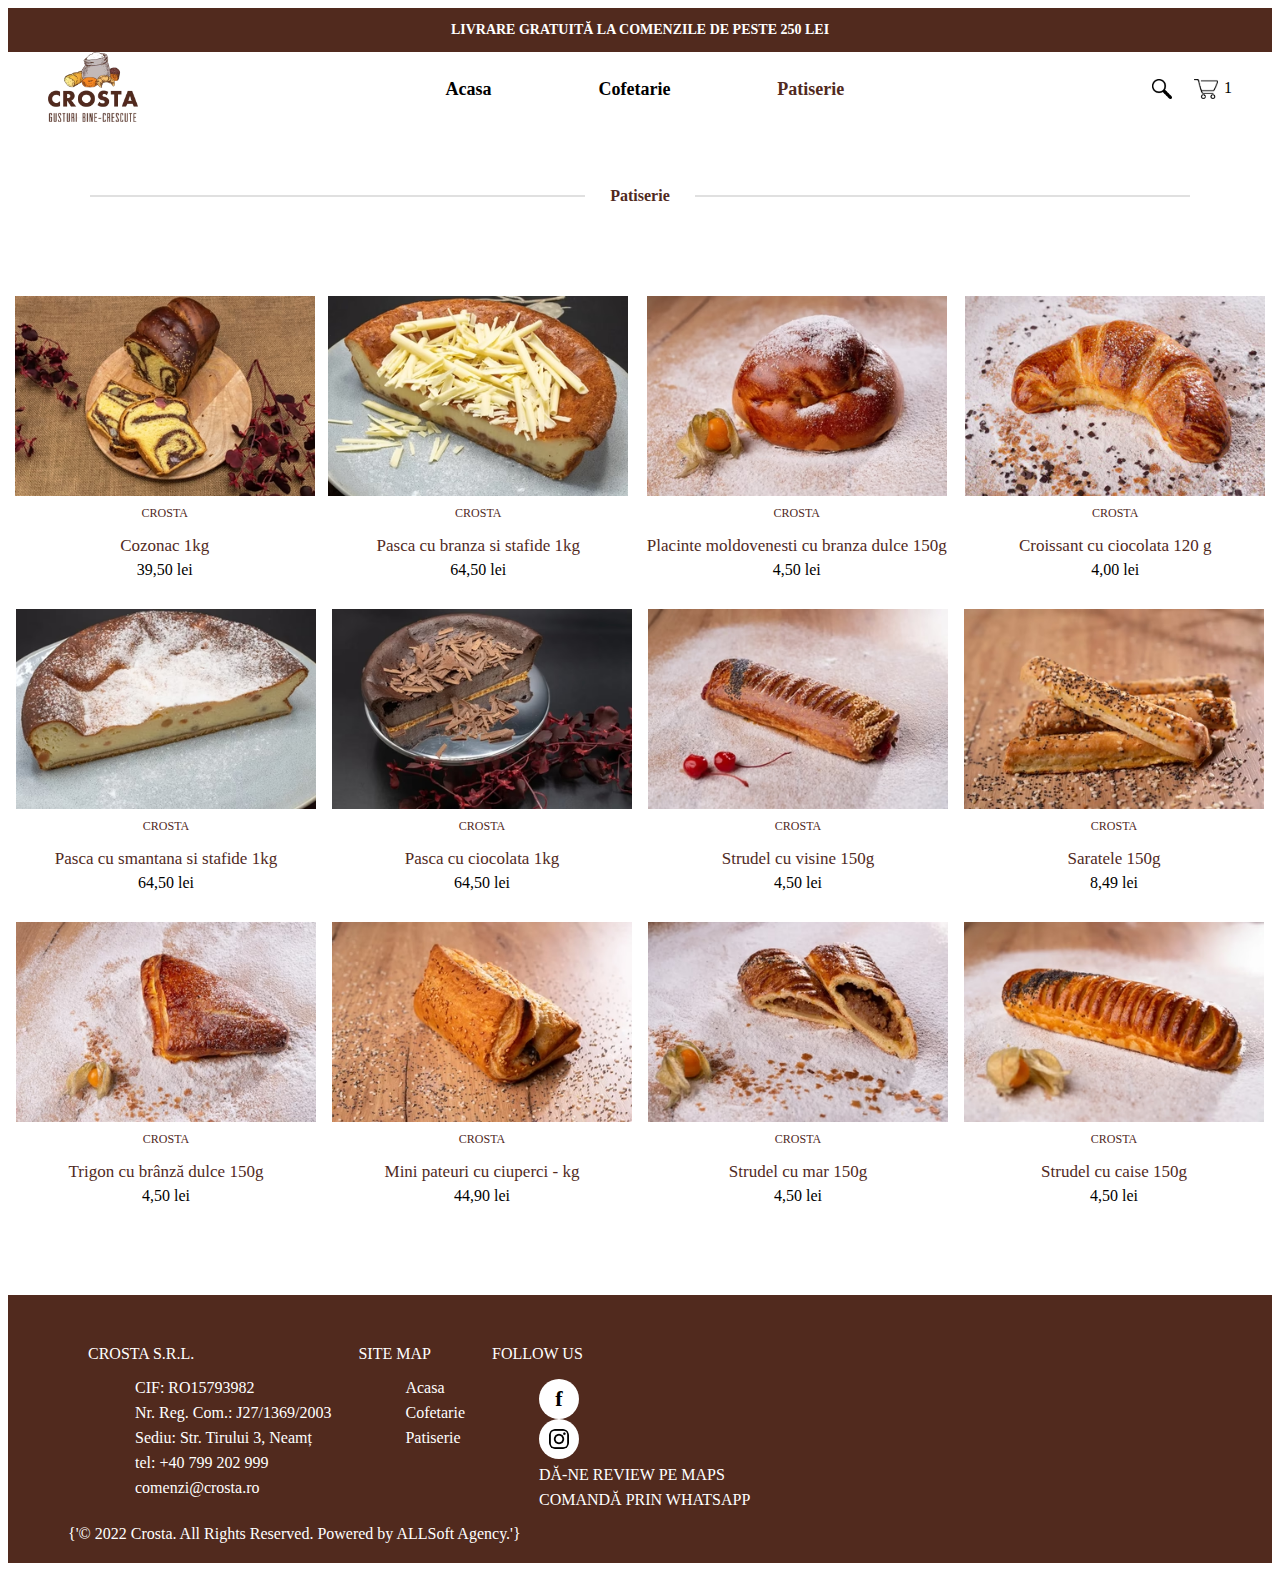
==== Patiserie/Patiserie.html @ ae8dbfdf "First commit" ====
<!DOCTYPE html>
<html lang="en">
<head>
    <meta charset="UTF-8">
    <meta http-equiv="X-UA-Compatible" content="IE=edge">
    <meta name="viewport" content="width=device-width, initial-scale=1.0">
    <title>Crosta Patiserie</title>
    
</head>
<body>

    <div class="pat">

        <header>
            <div class="top">
                LIVRARE GRATUITĂ LA COMENZILE DE PESTE 250 LEI
            </div>

            <nav>
                <div class="logo">
                    <a href="../index.html"><img src="../indexPhotos/logo.avif" alt="" height="70px"  /></a>
                </div>
                <div class="navSection">
                    <span><a href="../index.html">Acasa</a></span>
                    <span><a href="../Cofetarie/Cofetarie.html">Cofetarie</a></span>
                    <span>Patiserie</span>
                </div>
                <div class="utilities">
                    <span class="search" id='search' >
                        <input type="text"  placeholder='search' class='input'/>
                        <img src='../indexPhotos/loopImg.png' height='20px' alt=""/>
                    </span>
                    <div class="trolley">
                        <img src='../indexPhotos/trolley.jpg' height='20px' alt=""/>
                        <div class="counter">
                            1
                        </div>
                    </div>
                </div>                                
            </nav>

        </header>

        <main>
            <section class='products'>
                <div class='blockName'>
                    <span class='line'></span>
                    <div>Patiserie</div>
                    <span class='line'></span>
                </div>
                <div class='productsList'>
                    <div class='product'>
                        <img src='../indexPhotos/patProd1.avif' class='prodImg' alt="" />
                        <div class='addButon'> Adauga in Cos</div>
                        <span class='logoName'>CROSTA</span>
                        <span class='productName'>Cozonac 1kg</span>
                        <span class='productPrice'>39,50 lei</span>
                    </div>                    
                    <div class='product'>
                        <img src='../indexPhotos/patProd2.avif' class='prodImg' alt="" />
                        <div class='addButon'> Adauga in Cos</div>
                        <span class='logoName'>CROSTA</span>
                        <span class='productName'>Pasca cu branza si stafide 1kg</span>
                        <span class='productPrice'>64,50 lei</span>
                    </div>                    
                    <div class='product'>
                        <img src='../indexPhotos/patProd3.avif' class='prodImg' alt="" />
                        <div class='addButon'> Adauga in Cos</div>
                        <span class='logoName'>CROSTA</span>
                        <span class='productName'>Placinte moldovenesti cu branza dulce 150g</span>
                        <span class='productPrice'>4,50 lei</span>
                    </div>                    
                    <div class='product'>
                        <img src='../indexPhotos/patProd4.webp' class='prodImg' alt="" />
                        <div class='addButon'> Adauga in Cos</div>
                        <span class='logoName'>CROSTA</span>
                        <span class='productName'>Croissant cu ciocolata 120 g</span>
                        <span class='productPrice'>4,00 lei</span>
                    </div>
                    <div class='product'>
                        <img src='../indexPhotos/patProd5.avif' class='prodImg' alt="" />
                        <div class='addButon'> Adauga in Cos</div>
                        <span class='logoName'>CROSTA</span>
                        <span class='productName'>Pasca cu smantana si stafide 1kg</span>
                        <span class='productPrice'>64,50 lei</span>
                    </div> 
                    <div class='product'>
                        <img src='../indexPhotos/patProd6.avif' class='prodImg' alt="" />
                        <div class='addButon'> Adauga in Cos</div>
                        <span class='logoName'>CROSTA</span>
                        <span class='productName'>Pasca cu ciocolata 1kg</span>
                        <span class='productPrice'>64,50 lei</span>
                    </div> 
                    <div class='product'>
                        <img src='../indexPhotos/patProd7.avif' class='prodImg' alt="" />
                        <div class='addButon'> Adauga in Cos</div>
                        <span class='logoName'>CROSTA</span>
                        <span class='productName'>Strudel cu visine 150g</span>
                        <span class='productPrice'>4,50 lei</span>
                    </div> 
                    <div class='product'>
                        <img src='../indexPhotos/patProd8.avif' class='prodImg' alt="" />
                        <div class='addButon'> Adauga in Cos</div>
                        <span class='logoName'>CROSTA</span>
                        <span class='productName'>Saratele 150g</span>
                        <span class='productPrice'>8,49 lei</span>
                    </div> 
                    <div class='product'>
                        <img src='../indexPhotos/patProd9.avif' class='prodImg' alt="" />
                        <div class='addButon'> Adauga in Cos</div>
                        <span class='logoName'>CROSTA</span>
                        <span class='productName'>Trigon cu brânză dulce 150g</span>
                        <span class='productPrice'>4,50 lei</span>
                    </div>
                    <div class='product'>
                        <img src='../indexPhotos/patProd10.avif' class='prodImg' alt="" />
                        <div class='addButon'> Adauga in Cos</div>
                        <span class='logoName'>CROSTA</span>
                        <span class='productName'>Mini pateuri cu ciuperci - kg</span>
                        <span class='productPrice'>44,90 lei</span>
                    </div> 
                    <div class='product'>
                        <img src='../indexPhotos/patProd11.avif' class='prodImg' alt="" />
                        <div class='addButon'> Adauga in Cos</div>
                        <span class='logoName'>CROSTA</span>
                        <span class='productName'>Strudel cu mar 150g</span>
                        <span class='productPrice'>4,50 lei</span>
                    </div> 
                    <div class='product'>
                        <img src='../indexPhotos/patProd12.avif' class='prodImg' alt="" />
                        <div class='addButon'> Adauga in Cos</div>
                        <span class='logoName'>CROSTA</span>
                        <span class='productName'>Strudel cu caise 150g</span>
                        <span class='productPrice'>4,50 lei</span>
                    </div>                      
                </div>
            </section>
        </main>

        <footer>
            <div class='footerNav'>
                <div class='navSec'>
                    <div class='head'>
                        CROSTA S.R.L.
                    </div>
                    <div class='det'>
                        <ul>
                            <li>CIF: RO15793982</li>
                            <li>Nr. Reg. Com.: J27/1369/2003</li>
                            <li>Sediu: Str. Tirului 3, Neamț</li>
                            <li>tel: +40 799 202 999</li>
                            <li>comenzi@crosta.ro</li>
                        </ul>
                    </div>
                </div>
                <div class='navSec'>
                    <div class='head'>
                        SITE MAP
                    </div>
                    <div class='det'>
                        <ul>
                            <li><a href="../index.html">Acasa</a></li>
                            <li><a href="../Cofetarie/Cofetarie.html">Cofetarie</a></li>
                            <li>Patiserie</li>
                        </ul>
                    </div>
                </div>
                <div class='navSec'>
                    <div class='head'>
                        FOLLOW US
                    </div>
                    <div class='det'>
                        <ul>
                            <li>
                                <div class='fb'><a href="https://www.facebook.com/Crosta.ro" target='_blank'>f</a></div>
                                <div class='insta'><a href="https://www.instagram.com/crosta.ro/" target='_blank'><img src='../indexPhotos/insta.png' alt="" /></a></div>  
                            </li>
                            <li><a href='https://www.google.com/search?q=crosta&rlz=1C1GCEA_enRO971RO971&oq=crosta&aqs=chrome.0.69i59j35i39l2j69i60l5.976j0j4&sourceid=chrome&ie=UTF-8&tbs=lrf:!1m4!1u3!2m2!3m1!1e1!1m4!1u2!2m2!2m1!1e1!2m1!1e2!2m1!1e3!3sIAE,lf:1,lf_ui:9&tbm=lcl&sxsrf=APq-WBsTMBCsXO3WXOHex1hHMrGCRuWm4A:1649106035332&rflfq=1&num=10&rldimm=6619786358650447265&lqi=CgZjcm9zdGFI-Ju0wvGsgIAIWgwQABgAIgZjcm9zdGGSAQ1jb25mZWN0aW9uZXJ5&phdesc=EViJg8RewzM&ved=2ahUKEwiZ-7rbpvv2AhUDvYsKHQ5gA0kQvS56BAg4EAE&rlst=f#rlfi=hd:;si:6619786358650447265,l,CgZjcm9zdGFI-Ju0wvGsgIAIWgwQABgAIgZjcm9zdGGSAQ1jb25mZWN0aW9uZXJ5,y,EViJg8RewzM;mv:[[51.2746411,14.4581175],[51.270821399999996,14.4495943]];tbs:lrf:!1m4!1u3!2m2!3m1!1e1!1m4!1u2!2m2!2m1!1e1!2m1!1e2!2m1!1e3!3sIAE,lf:1,lf_ui:9' target='_blank'>DĂ-NE REVIEW PE MAPS</a></li>
                            <li><a href='https://api.whatsapp.com/send/?phone=40799202999&text&type=phone_number&app_absent=0' target='_blank'>COMANDĂ PRIN WHATSAPP</a></li>
                        </ul>
                    </div>
                </div>
            </div>
            <div>
                {'© 2022 Crosta. All Rights Reserved. Powered by ALLSoft Agency.'}
            </div>
        </footer>

    </div>

    <link rel="stylesheet" type="text/css" href="pat.css" /> 
</body>
</html>
---- Patiserie/pat.css ----
.pat {
    /*border: 10px red solid;*/
}
a {
    text-decoration: none;
    color: initial;   
}

li {
    list-style-type: none;
}

.logoName {
    margin: 10px;
    font-size: 12px;
    color: #512A1E;
}

.productName {
    font-size: 17px;
    color: #512A1E;
    margin: 5px;
}

header {
    /*border: 3px green solid;*/
    display: flex;
    flex-direction: column;
}

header nav {
    /*border: 3px red solid;*/
    display: flex;
    flex-wrap: wrap;
    justify-content: space-between;
    align-items: center;
    z-index: 1;
}

header .logo {
    display: flex;
    margin-left: 40px;
}

header .navSection {
    /*border: 1px green solid;*/
    display: flex;
    flex-wrap: wrap;
    justify-items: center;
    justify-content: space-around;
    height: fit-content;
    width: 40%;
}

header .navSection span {
    font-size: 18px;
    font-weight: 600;
    color: #512A1E;
    margin: 15px;
}

header .utilities {
    /*border: 1px blue solid;*/
    display: flex;
    justify-content: space-between;
    height: fit-content;
    width: 80px;
    margin-right: 40px;
}

input {
    display: none;
    
}

header .utilities .search {
    /*border: 1px red solid;*/
    display: flex;
    flex-direction: row-reverse;
}

header .utilities .search:hover input {
    /*border: 1px blue solid;*/
    display: initial;
    position: absolute;
    width: 300px;
    height: 30px;
    left: -1;
}

header .utilities .trolley {
    /*border: 1px red solid;*/
    display: flex;
    justify-content: space-between;
    width: 38px;
}

.top {
    background-color: #512A1E;
    height: 44px;
    display: flex;
    align-items: center;
    justify-content: center;
    color: #fff;
    font-size: 14px;
    font-weight: 700;
}

/* -------------//////////////////////------------------/////////////////////-------------------*/

main .products {
    /*border: 5px blue solid;*/
    display: flex;
    flex-direction: column;
    margin-top: 50px;
}

main .products .blockName {
    /*border: 3px green solid;*/
    display: flex;
    align-items: center;
    justify-content: center;
    color: #512A1E;
    font-weight: 700;
    height: 40px;
    margin-bottom: 80px;
}

main .products .blockName div {
    /*border: 1px red solid;*/
    min-width: fit-content;
}

main .products .line {
    border: 1px #E0E0E0 solid;
    height: 0;
    width: 39%;
    margin: 0 25px 0 25px;
}

main .productsList {
    /*border: 3px red solid;*/
    display: flex;
    flex-wrap: wrap;
    justify-content: space-around;
}

main .productsList .product {
    /*border: 3px green solid;*/
    display: flex;
    flex-direction: column;
    align-items: center;
    margin-bottom: 30px;
}

main .productsList .prodImg {
    /*border: 1px green solid;*/
    width: 300px;
}

main .product .addButon {
    display: none;
}

main .product:hover .addButon {
    /*border: 1px black solid;*/
    border-radius: 20px;
    background-color: #fff;
    height: 30px;
    width: 190px;
    position: absolute;
    text-align: center;
    font-size: 14px;
    padding-top: 10px;
    margin-top: 90px;
    display: initial;
    opacity: .95;
}

main .product .addButon:hover {
    background-color: #512A1E;
    color: #fff;
}



/* -------------//////////////////////------------------/////////////////////--------------------*/

footer {
    background-color: #512A1E;
    color: #fff;
    padding: 50px 0 20px 60px;
    margin-top: 60px;
}

footer a {
   color: #fff;
}
footer a:hover{
    text-decoration: underline;
 }

footer .footerNav {
    /*border: 5px red  solid;*/
    display: flex;
    flex-wrap: wrap;
}

footer .navSec {
    /*border: 3px blue solid;*/
    display: flex;
    flex-direction: column;
    margin-left: 20px;
}

footer li {
    margin: 7px;
}

.fb a {
    color: black;
    text-decoration: none;
}

.fb {
    display: flex;
    align-items: center;
    justify-content: center;
    
    font-size: 22px;
    font-weight: 700;
    background-color: #fff;
    width: 40px;
    height: 40px;
    border-radius: 50%;
}

.fb:hover, .fb a:hover {
    color: #fff;
    background-color: #3B5998;
    text-decoration: none;
}

.insta {
    display: flex;
    align-items: center;
    justify-content: center;
    
    font-size: 22px;
    font-weight: 700;
    background-color: #fff;
    width: 40px;
    height: 40px;
    border-radius: 50%;
}
.insta img {
    width: 20px;
    height: 20px;
    margin-top: 5px;
    border-radius: 30%;
}

.insta a {
    color: black;
    text-decoration: none;
}

.insta:hover, .insta a:hover {
    color: #fff;
    background-color: #497299;
    text-decoration: none;
}
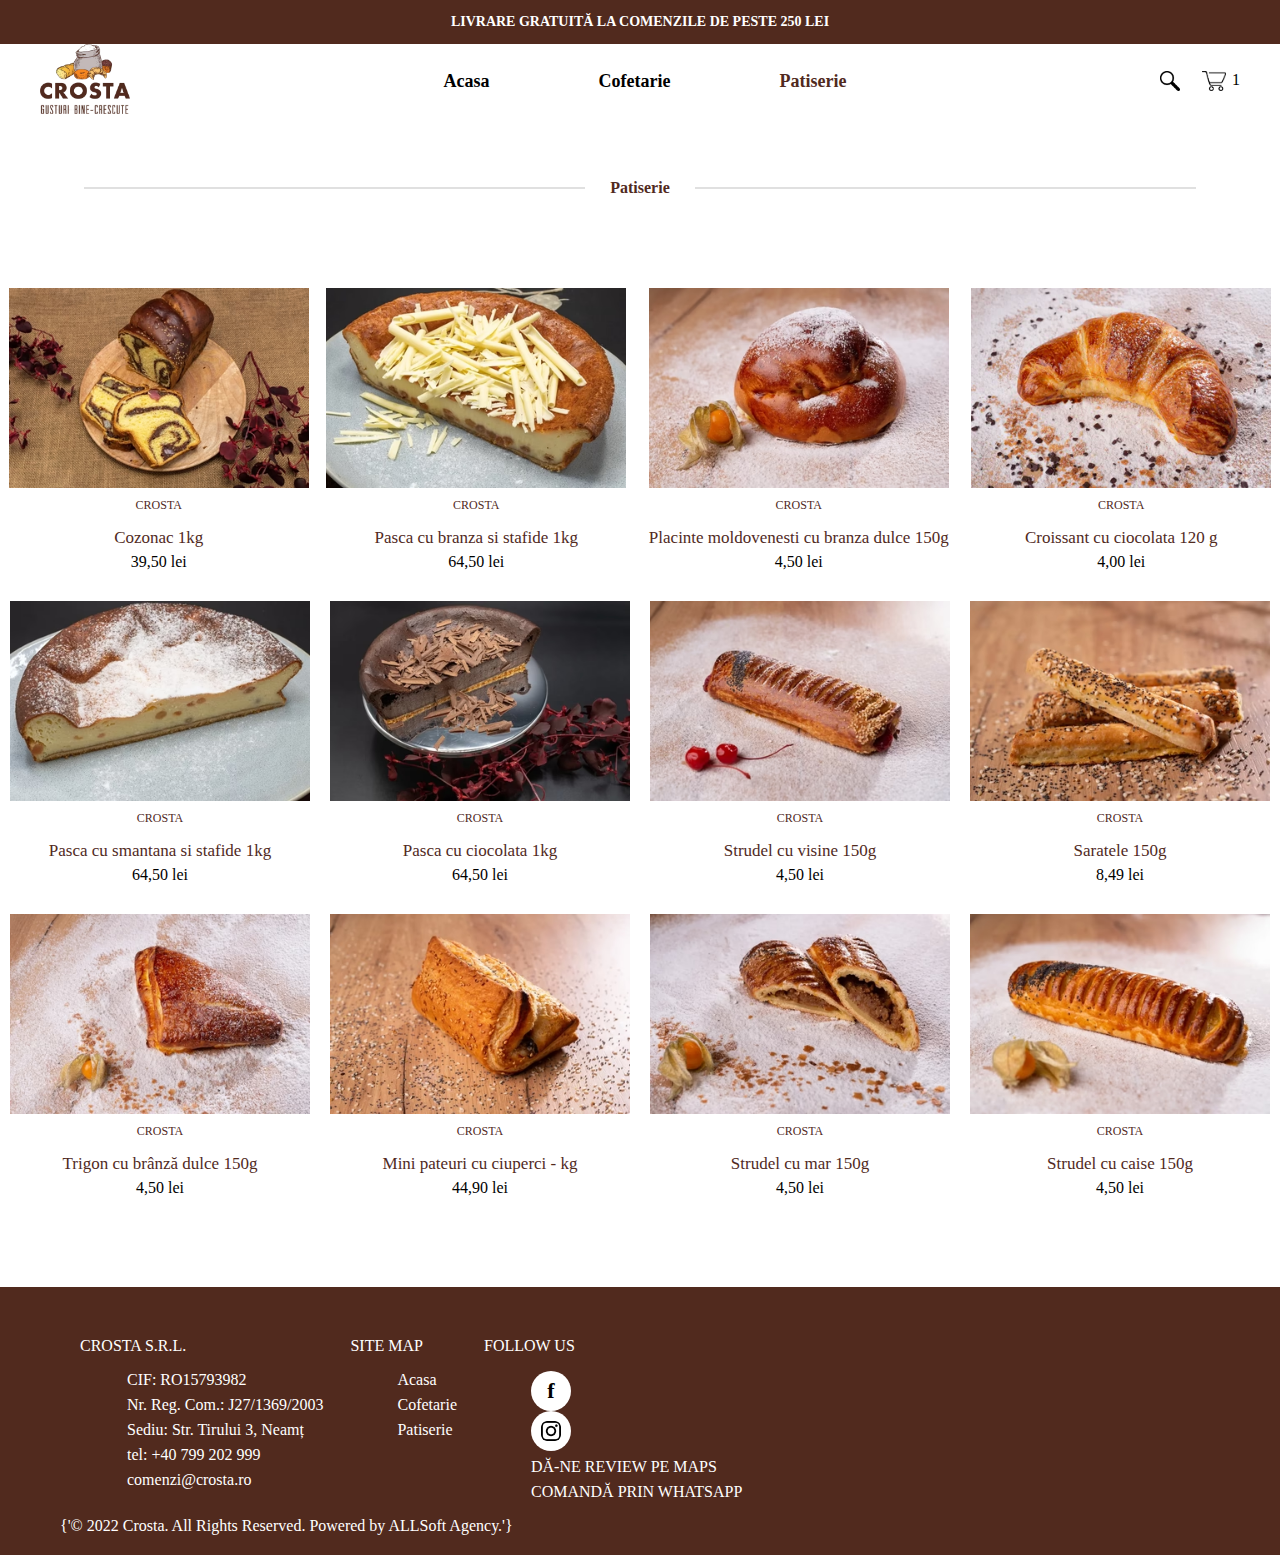
==== commit bf2652f1: "secont commit" ====
--- a/Patiserie/Patiserie.html
+++ b/Patiserie/Patiserie.html
@@ -8,8 +8,6 @@
     
 </head>
 <body>
-
-    <div class="pat">
 
         <header>
             <div class="top">
@@ -186,8 +184,6 @@
             </div>
         </footer>
 
-    </div>
-
     <link rel="stylesheet" type="text/css" href="pat.css" /> 
 </body>
 </html>--- a/Patiserie/pat.css
+++ b/Patiserie/pat.css
@@ -1,6 +1,8 @@
-.pat {
-    /*border: 10px red solid;*/
-}
+body {
+    margin: 0;
+    padding: 0;
+}
+
 a {
     text-decoration: none;
     color: initial;   
